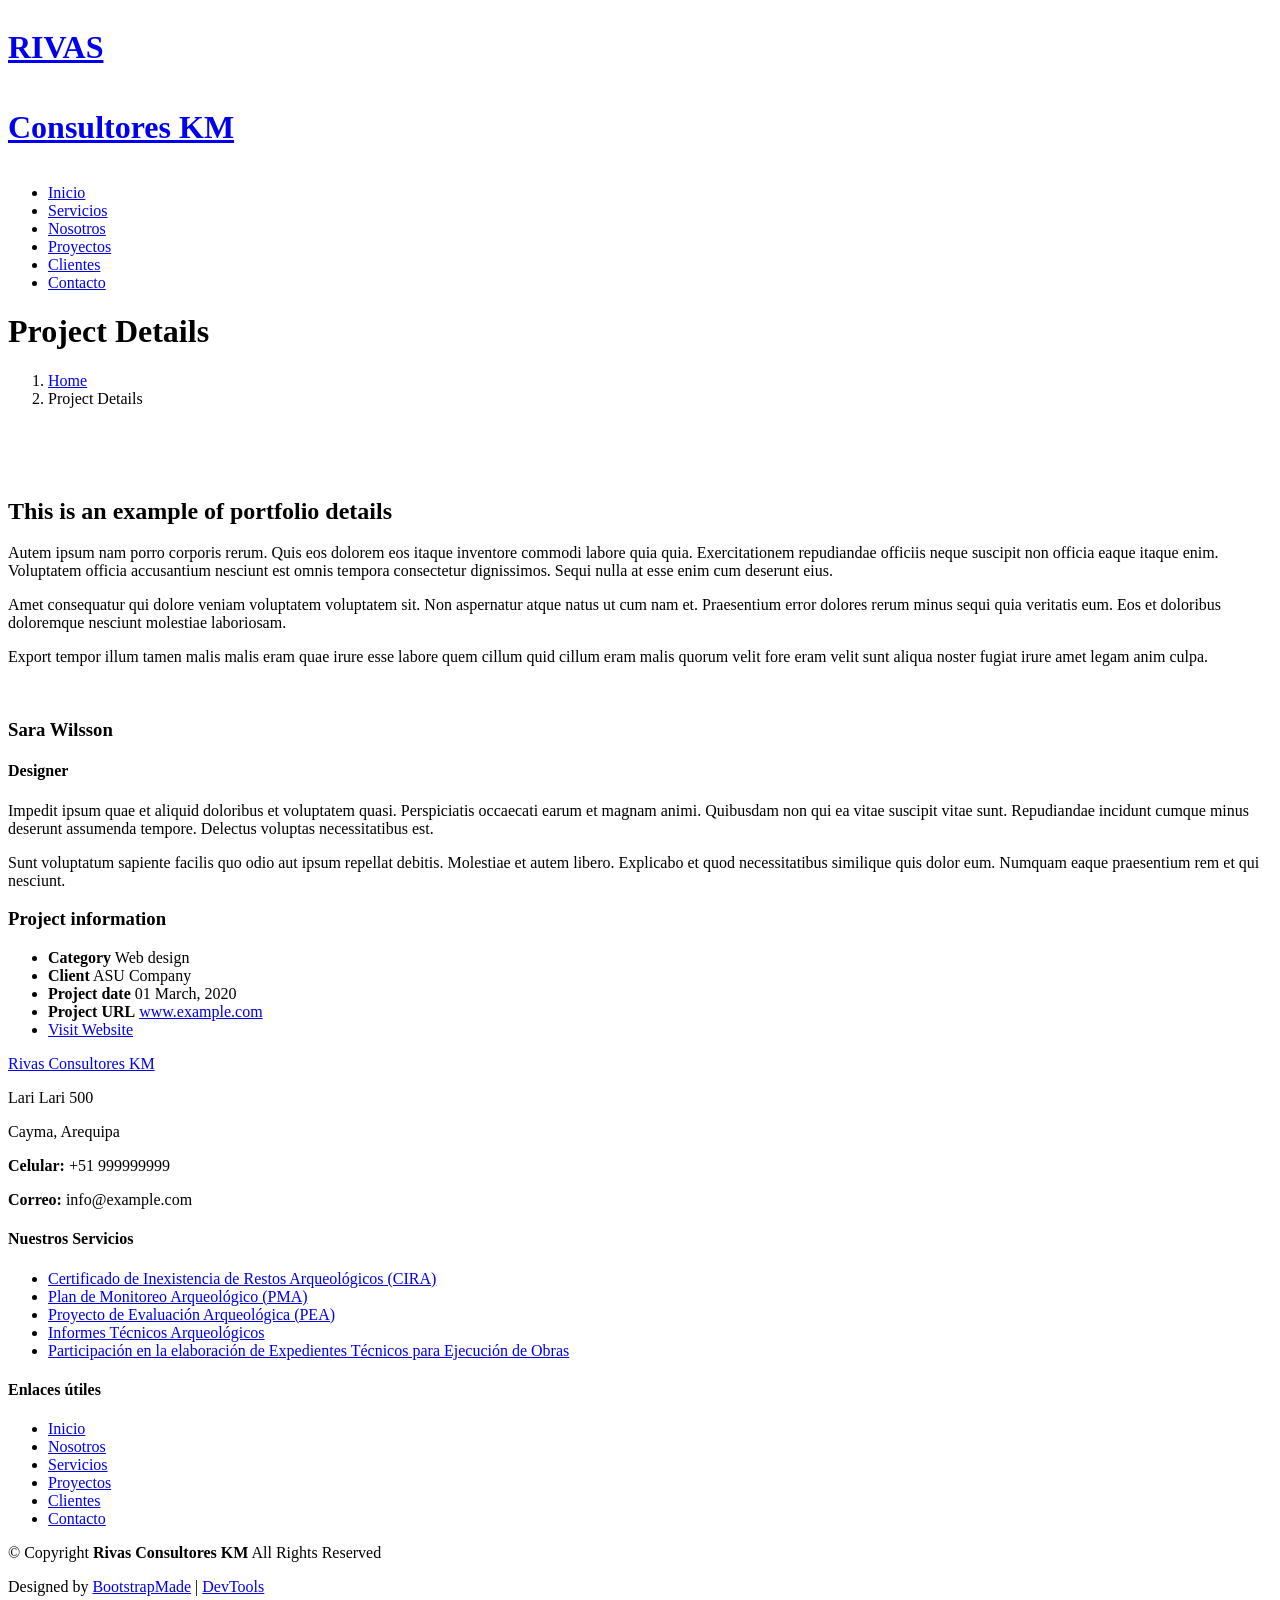
==== project-details.html @ 504b0f51 "Add files via upload" ====
<!DOCTYPE html>
<html lang="en">

<head>
  <meta charset="utf-8">
  <meta content="width=device-width, initial-scale=1.0" name="viewport">
  <title>Project Details - UpConstruction Bootstrap Template</title>
  <meta name="description" content="">
  <meta name="keywords" content="">

  <!-- Favicons -->
  <link href="assets/img/favicon.png" rel="icon">
  <link href="assets/img/apple-touch-icon.png" rel="apple-touch-icon">

  <!-- Fonts -->
  <link href="https://fonts.googleapis.com" rel="preconnect">
  <link href="https://fonts.gstatic.com" rel="preconnect" crossorigin>
  <link href="https://fonts.googleapis.com/css2?family=Roboto:ital,wght@0,100;0,300;0,400;0,500;0,700;0,900;1,100;1,300;1,400;1,500;1,700;1,900&family=Open+Sans:ital,wght@0,300;0,400;0,500;0,600;0,700;0,800;1,300;1,400;1,500;1,600;1,700;1,800&family=Poppins:ital,wght@0,100;0,200;0,300;0,400;0,500;0,600;0,700;0,800;0,900;1,100;1,200;1,300;1,400;1,500;1,600;1,700;1,800;1,900&display=swap" rel="stylesheet">

  <!-- Vendor CSS Files -->
  <link href="assets/vendor/bootstrap/css/bootstrap.min.css" rel="stylesheet">
  <link href="assets/vendor/bootstrap-icons/bootstrap-icons.css" rel="stylesheet">
  <link href="assets/vendor/aos/aos.css" rel="stylesheet">
  <link href="assets/vendor/fontawesome-free/css/all.min.css" rel="stylesheet">
  <link href="assets/vendor/glightbox/css/glightbox.min.css" rel="stylesheet">
  <link href="assets/vendor/swiper/swiper-bundle.min.css" rel="stylesheet">

  <!-- Main CSS File -->
  <link href="assets/css/main.css" rel="stylesheet">

  <!-- =======================================================
  * Template Name: UpConstruction
  * Template URL: https://bootstrapmade.com/upconstruction-bootstrap-construction-website-template/
  * Updated: Aug 07 2024 with Bootstrap v5.3.3
  * Author: BootstrapMade.com
  * License: https://bootstrapmade.com/license/
  ======================================================== -->
</head>

<body class="project-details-page">

  <header id="header" class="header d-flex align-items-center fixed-top">
    <div class="container-fluid container-xl position-relative d-flex align-items-center justify-content-between">

      <a href="index.html" class="logo">
        <div style="display: grid; grid-template-columns: auto 1fr; grid-template-rows: auto auto; gap: 0;">
          <img src="assets/img/logo.png" alt="" style="grid-column: 1; grid-row: 1;">
          <h1 class="sitename" style="border-bottom: 2px solid var(--accent-color);">RIVAS</h1>
          <div style="grid-column: 1; grid-row: 2; height: 10px;"></div>
          <h1 style="grid-column: 2; grid-row: 2;">Consultores KM</h1>
        </div>
      </a>

      <nav id="navmenu" class="navmenu">
        <ul>
          <li><a href="index.html#hero">Inicio</a></li>
          <li><a href="index.html#services">Servicios</a></li>
          <li><a href="index.html#alt-services">Nosotros</a></li>
          <li><a href="index.html#projects">Proyectos</a></li>
          <li><a href="index.html#testimonials">Clientes</a></li>
          <li><a href="index.html#contact">Contacto</a></li>
        </ul>
        <i class="mobile-nav-toggle d-xl-none bi bi-list"></i>
      </nav>

    </div>
  </header>

  <main class="main">

    <!-- Page Title -->
    <div class="page-title dark-background" style="background-image: url(assets/img/page-title-bg.jpg);">
      <div class="container position-relative">
        <h1>Project Details</h1>
        <nav class="breadcrumbs">
          <ol>
            <li><a href="index.html">Home</a></li>
            <li class="current">Project Details</li>
          </ol>
        </nav>
      </div>
    </div><!-- End Page Title -->

    <!-- Project Details Section -->
    <section id="project-details" class="project-details section">

      <div class="container" data-aos="fade-up">

        <div class="portfolio-details-slider swiper init-swiper">
          <script type="application/json" class="swiper-config">
            {
              "loop": true,
              "speed": 600,
              "autoplay": {
                "delay": 5000
              },
              "slidesPerView": "auto",
              "navigation": {
                "nextEl": ".swiper-button-next",
                "prevEl": ".swiper-button-prev"
              },
              "pagination": {
                "el": ".swiper-pagination",
                "type": "bullets",
                "clickable": true
              }
            }
          </script>
          <div class="swiper-wrapper align-items-center">

            <div class="swiper-slide">
              <img src="assets/img/projects/remodeling-1.jpg" alt="">
            </div>

            <div class="swiper-slide">
              <img src="assets/img/projects/remodeling-2.jpg" alt="">
            </div>

            <div class="swiper-slide">
              <img src="assets/img/projects/remodeling-3.jpg" alt="">
            </div>

          </div>
          <div class="swiper-button-prev"></div>
          <div class="swiper-button-next"></div>
          <div class="swiper-pagination"></div>
        </div>

        <div class="row justify-content-between gy-4 mt-4">

          <div class="col-lg-8" data-aos="fade-up">
            <div class="portfolio-description">
              <h2>This is an example of portfolio details</h2>
              <p>
                Autem ipsum nam porro corporis rerum. Quis eos dolorem eos itaque inventore commodi labore quia quia. Exercitationem repudiandae officiis neque suscipit non officia eaque itaque enim. Voluptatem officia accusantium nesciunt est omnis tempora consectetur dignissimos. Sequi nulla at esse enim cum deserunt eius.
              </p>
              <p>
                Amet consequatur qui dolore veniam voluptatem voluptatem sit. Non aspernatur atque natus ut cum nam et. Praesentium error dolores rerum minus sequi quia veritatis eum. Eos et doloribus doloremque nesciunt molestiae laboriosam.
              </p>

              <div class="testimonial-item">
                <p>
                  <i class="bi bi-quote quote-icon-left"></i>
                  <span>Export tempor illum tamen malis malis eram quae irure esse labore quem cillum quid cillum eram malis quorum velit fore eram velit sunt aliqua noster fugiat irure amet legam anim culpa.</span>
                  <i class="bi bi-quote quote-icon-right"></i>
                </p>
                <div>
                  <img src="assets/img/testimonials/testimonials-2.jpg" class="testimonial-img" alt="">
                  <h3>Sara Wilsson</h3>
                  <h4>Designer</h4>
                </div>
              </div>

              <p>
                Impedit ipsum quae et aliquid doloribus et voluptatem quasi. Perspiciatis occaecati earum et magnam animi. Quibusdam non qui ea vitae suscipit vitae sunt. Repudiandae incidunt cumque minus deserunt assumenda tempore. Delectus voluptas necessitatibus est.
              </p>

              <p>
                Sunt voluptatum sapiente facilis quo odio aut ipsum repellat debitis. Molestiae et autem libero. Explicabo et quod necessitatibus similique quis dolor eum. Numquam eaque praesentium rem et qui nesciunt.
              </p>

            </div>
          </div>

          <div class="col-lg-3" data-aos="fade-up" data-aos-delay="100">
            <div class="portfolio-info">
              <h3>Project information</h3>
              <ul>
                <li><strong>Category</strong> Web design</li>
                <li><strong>Client</strong> ASU Company</li>
                <li><strong>Project date</strong> 01 March, 2020</li>
                <li><strong>Project URL</strong> <a href="#">www.example.com</a></li>
                <li><a href="#" class="btn-visit align-self-start">Visit Website</a></li>
              </ul>
            </div>
          </div>

        </div>

      </div>

    </section><!-- /Project Details Section -->

  </main>

  <footer id="footer" class="footer dark-background">

    <div class="container footer-top">
      <div class="row gy-4">
        <div class="col-lg-4 col-md-6 footer-about">
          <a href="index.html" class="logo d-flex align-items-center">
            <span class="sitename">Rivas Consultores KM</span>
          </a>
          <div class="footer-contact pt-3">
            <p>Lari Lari 500</p>
            <p>Cayma, Arequipa</p>
            <p class="mt-3"><strong>Celular:</strong> <span>+51 999999999</span></p>
            <p><strong>Correo:</strong> <span>info@example.com</span></p>
          </div>
          <div class="social-links d-flex mt-4">
            <a href=""><i class="bi bi-twitter-x"></i></a>
            <a href=""><i class="bi bi-facebook"></i></a>
            <a href=""><i class="bi bi-instagram"></i></a>
            <a href=""><i class="bi bi-linkedin"></i></a>
          </div>
        </div>

        <div class="col-lg-4 col-md-6 footer-links">
          <h4>Nuestros Servicios</h4>
          <ul>
            <li><a href="#">Certificado de Inexistencia de Restos Arqueológicos (CIRA)</a></li>
            <li><a href="#">Plan de Monitoreo Arqueológico (PMA)</a></li>
            <li><a href="#">Proyecto de Evaluación Arqueológica (PEA)</a></li>
            <li><a href="#">Informes Técnicos Arqueológicos</a></li>
            <li><a href="#">Participación en la elaboración de Expedientes Técnicos para Ejecución de Obras</a></li>
          </ul>
        </div>

        <div class="col-lg-4 col-md-6 footer-links">
          <h4>Enlaces útiles</h4>
          <ul>
            <li><a href="index.html#hero">Inicio</a></li>
            <li><a href="index.html#alt-services">Nosotros</a></li>
            <li><a href="index.html#services">Servicios</a></li>
            <li><a href="index.html#projects">Proyectos</a></li>
            <li><a href="index.html#testimonials">Clientes</a></li>
            <li><a href="index.html#contact">Contacto</a></li>
          </ul>
        </div>

      </div>
    </div>

    <div class="container copyright text-center mt-4">
      <p>© <span>Copyright</span> <strong class="px-1 sitename">Rivas Consultores KM</strong> <span>All Rights Reserved</span></p>
      <div class="credits">
        <!-- All the links in the footer should remain intact. -->
        <!-- You can delete the links only if you've purchased the pro version. -->
        <!-- Licensing information: https://bootstrapmade.com/license/ -->
        <!-- Purchase the pro version with working PHP/AJAX contact form: [buy-url] -->
        Designed by <a href="https://bootstrapmade.com/">BootstrapMade</a> | <a href="https://bootstrapmade.com/tools/">DevTools</a>
      </div>
    </div>

  </footer>

  <!-- Scroll Top -->
  <a href="#" id="scroll-top" class="scroll-top d-flex align-items-center justify-content-center"><i class="bi bi-arrow-up-short"></i></a>

  <!-- Preloader -->
  <div id="preloader"></div>

  <!-- Vendor JS Files -->
  <script src="assets/vendor/bootstrap/js/bootstrap.bundle.min.js"></script>
  <script src="assets/vendor/php-email-form/validate.js"></script>
  <script src="assets/vendor/aos/aos.js"></script>
  <script src="assets/vendor/glightbox/js/glightbox.min.js"></script>
  <script src="assets/vendor/imagesloaded/imagesloaded.pkgd.min.js"></script>
  <script src="assets/vendor/isotope-layout/isotope.pkgd.min.js"></script>
  <script src="assets/vendor/swiper/swiper-bundle.min.js"></script>
  <script src="assets/vendor/purecounter/purecounter_vanilla.js"></script>

  <!-- Main JS File -->
  <script src="assets/js/main.js"></script>

</body>

</html>
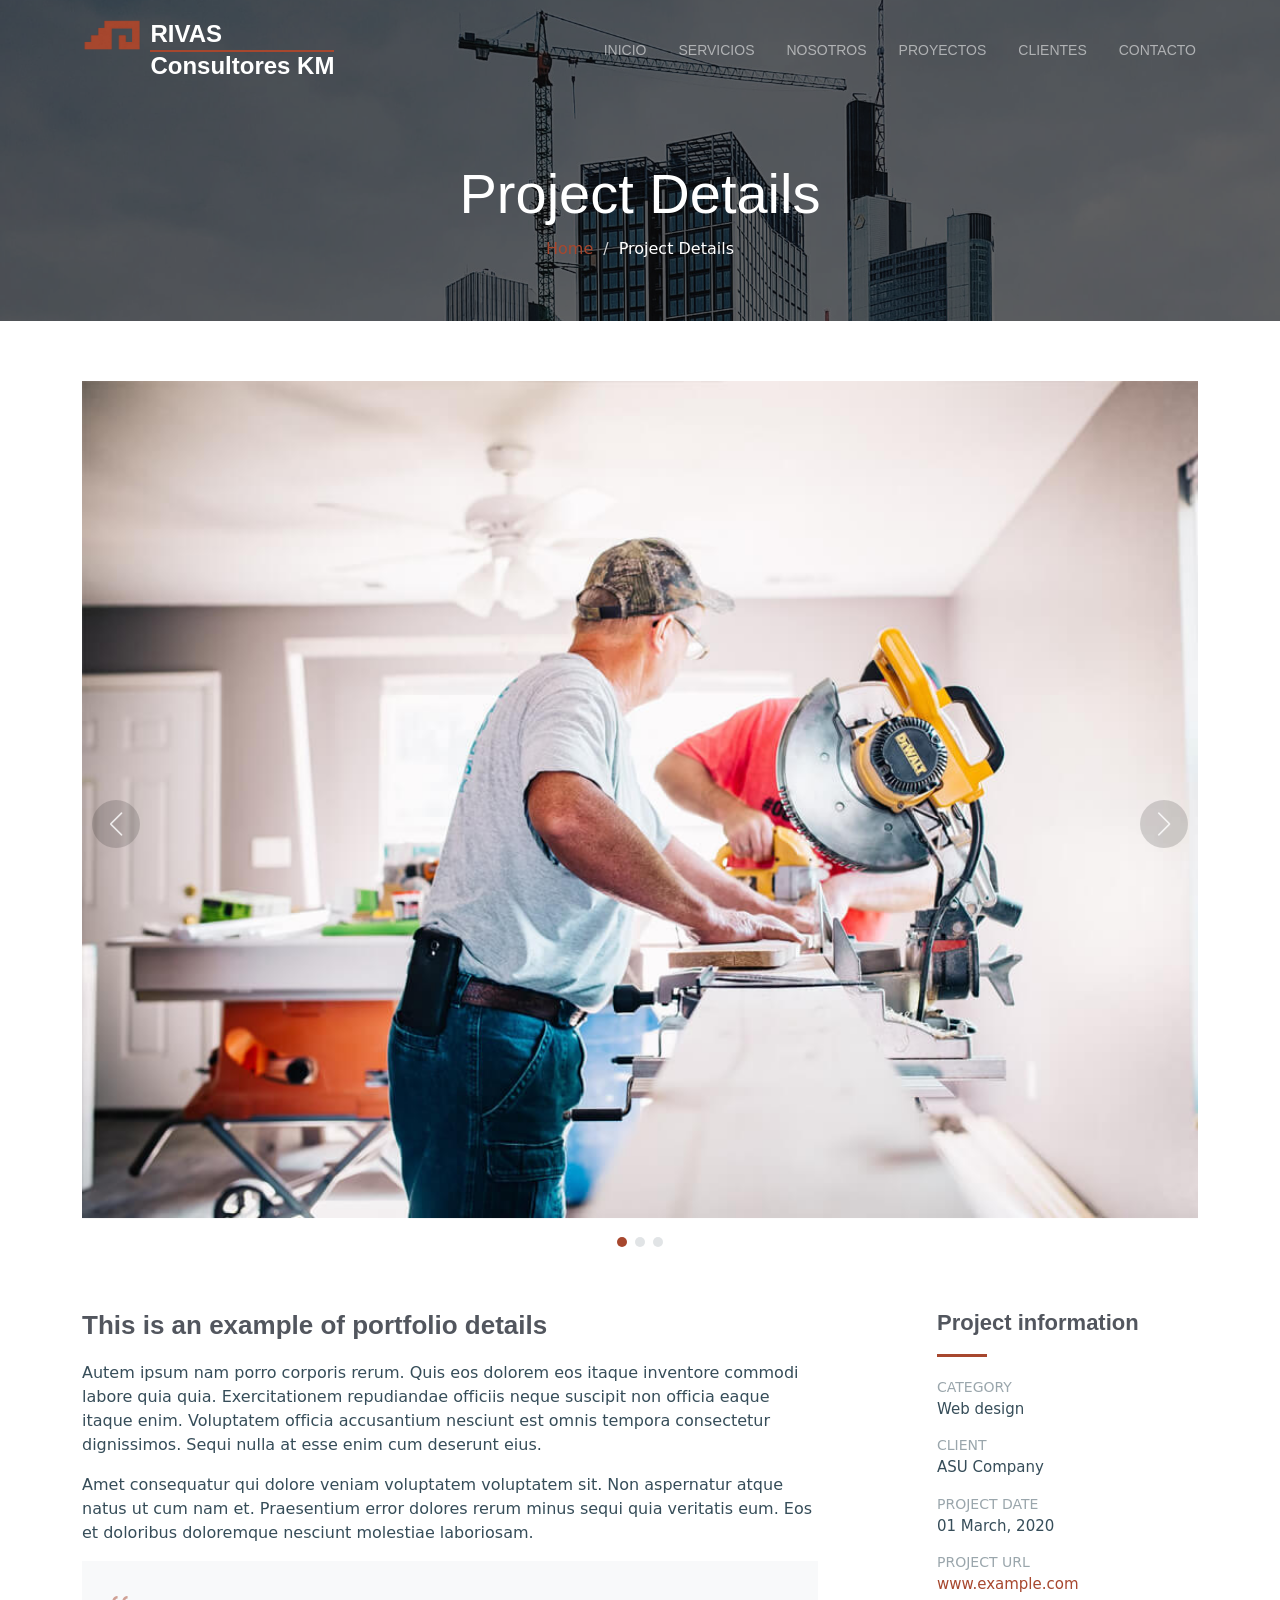
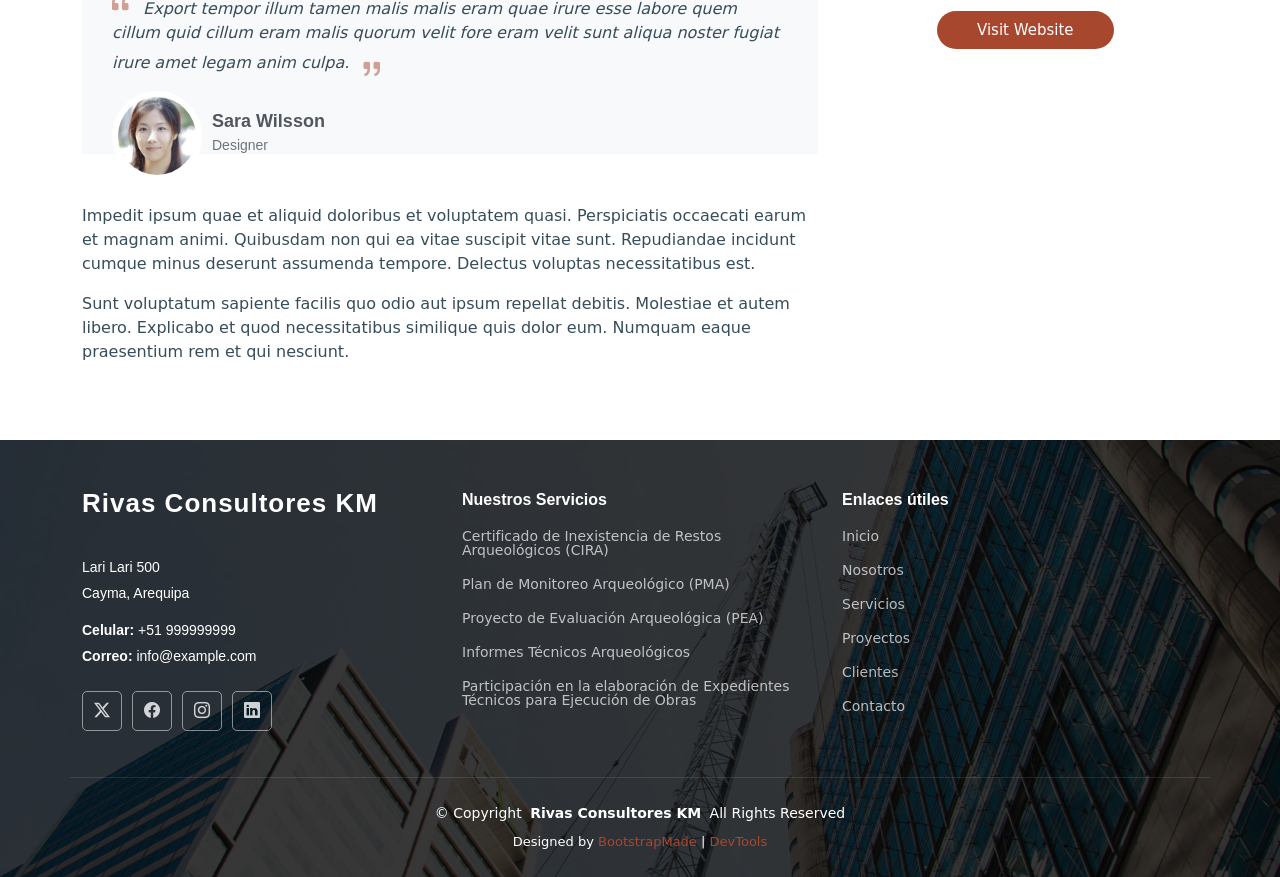
==== commit 01805835: "Update project-details.html" ====
--- a/project-details.html
+++ b/project-details.html
@@ -1,5 +1,5 @@
 <!DOCTYPE html>
-<html lang="en">
+<html lang="es">
 
 <head>
   <meta charset="utf-8">
@@ -265,4 +265,4 @@
 
 </body>
 
-</html>+</html>
--- a/assets/css/main.css
+++ b/assets/css/main.css
@@ -0,0 +1,2875 @@
+/**
+* Template Name: UpConstruction
+* Template URL: https://bootstrapmade.com/upconstruction-bootstrap-construction-website-template/
+* Updated: Aug 07 2024 with Bootstrap v5.3.3
+* Author: BootstrapMade.com
+* License: https://bootstrapmade.com/license/
+*/
+
+/*--------------------------------------------------------------
+# Font & Color Variables
+# Help: https://bootstrapmade.com/color-system/
+--------------------------------------------------------------*/
+/* Fonts */
+:root {
+  --default-font: "Open Sans",  system-ui, -apple-system, "Segoe UI", Roboto, "Helvetica Neue", Arial, "Noto Sans", "Liberation Sans", sans-serif, "Apple Color Emoji", "Segoe UI Emoji", "Segoe UI Symbol", "Noto Color Emoji";
+  --heading-font: "Roboto",  sans-serif;
+  --nav-font: "Poppins",  sans-serif;
+}
+
+/* Global Colors - The following color variables are used throughout the website. Updating them here will change the color scheme of the entire website */
+:root { 
+  --background-color: #ffffff; /* Background color for the entire website, including individual sections */
+  --default-color: #364d59; /* Default color used for the majority of the text content across the entire website */
+  --heading-color: #52565e; /* Color for headings, subheadings and title throughout the website */
+  --accent-color: #A7472E; /* Accent color that represents your brand on the website. It's used for buttons, links, and other elements that need to stand out */
+  --surface-color: #ffffff; /* The surface color is used as a background of boxed elements within sections, such as cards, icon boxes, or other elements that require a visual separation from the global background. */
+  --contrast-color: #ffffff; /* Contrast color for text, ensuring readability against backgrounds of accent, heading, or default colors. */
+}
+
+/* Nav Menu Colors - The following color variables are used specifically for the navigation menu. They are separate from the global colors to allow for more customization options */
+:root {
+  --nav-color: rgba(255, 255, 255, 0.55);  /* The default color of the main navmenu links */
+  --nav-hover-color: #ffffff; /* Applied to main navmenu links when they are hovered over or active */
+  --nav-mobile-background-color: #ffffff; /* Used as the background color for mobile navigation menu */
+  --nav-dropdown-background-color: #ffffff; /* Used as the background color for dropdown items that appear when hovering over primary navigation items */
+  --nav-dropdown-color: #212529; /* Used for navigation links of the dropdown items in the navigation menu. */
+  --nav-dropdown-hover-color: #A7472E; /* Similar to --nav-hover-color, this color is applied to dropdown navigation links when they are hovered over. */
+}
+
+/* Color Presets - These classes override global colors when applied to any section or element, providing reuse of the sam color scheme. */
+
+.light-background {
+  --background-color: #f4f7f6;
+  --surface-color: #ffffff;
+}
+
+.dark-background {
+  --background-color: #060606;
+  --default-color: #ffffff;
+  --heading-color: #ffffff;
+  --surface-color: #252525;
+  --contrast-color: #ffffff;
+}
+
+/* Smooth scroll */
+:root {
+  scroll-behavior: smooth;
+}
+
+/*--------------------------------------------------------------
+# General Styling & Shared Classes
+--------------------------------------------------------------*/
+body {
+  color: var(--default-color);
+  background-color: var(--background-color);
+  font-family: var(--default-font);
+}
+
+a {
+  color: var(--accent-color);
+  text-decoration: none;
+  transition: 0.3s;
+}
+
+a:hover {
+  color: color-mix(in srgb, var(--accent-color), transparent 25%);
+  text-decoration: none;
+}
+
+h1,
+h2,
+h3,
+h4,
+h5,
+h6 {
+  color: var(--heading-color);
+  font-family: var(--heading-font);
+}
+
+/* PHP Email Form Messages
+------------------------------*/
+.php-email-form .error-message {
+  display: none;
+  background: #df1529;
+  color: #ffffff;
+  text-align: left;
+  padding: 15px;
+  margin-bottom: 24px;
+  font-weight: 600;
+}
+
+.php-email-form .sent-message {
+  display: none;
+  color: #ffffff;
+  background: #059652;
+  text-align: center;
+  padding: 15px;
+  margin-bottom: 24px;
+  font-weight: 600;
+}
+
+.php-email-form .loading {
+  display: none;
+  background: var(--surface-color);
+  text-align: center;
+  padding: 15px;
+  margin-bottom: 24px;
+}
+
+.php-email-form .loading:before {
+  content: "";
+  display: inline-block;
+  border-radius: 50%;
+  width: 24px;
+  height: 24px;
+  margin: 0 10px -6px 0;
+  border: 3px solid var(--accent-color);
+  border-top-color: var(--surface-color);
+  animation: php-email-form-loading 1s linear infinite;
+}
+
+@keyframes php-email-form-loading {
+  0% {
+    transform: rotate(0deg);
+  }
+
+  100% {
+    transform: rotate(360deg);
+  }
+}
+
+/*--------------------------------------------------------------
+# Global Header
+--------------------------------------------------------------*/
+.header {
+  --background-color: rgba(255, 255, 255, 0);
+  --default-color: #ffffff;
+  --heading-color: #ffffff;
+  color: var(--default-color);
+  background-color: var(--background-color);
+  padding: 20px 0;
+  transition: all 0.5s;
+  z-index: 997;
+}
+
+.header .logo img {
+  max-height: 32px;
+  margin-right: 8px;
+}
+
+.header .logo h1 {
+  font-size: 24px;
+  margin: 0;
+  font-weight: 700;
+  color: var(--heading-color);
+}
+
+.header .logo span {
+  font-size: 24px;
+  padding-left: 1px;
+  font-family: var(--heading-font);
+  color: var(--color-primary);
+}
+
+.scrolled .header {
+  box-shadow: 0px 0 18px rgba(0, 0, 0, 0.1);
+}
+
+/* Global Header on Scroll
+------------------------------*/
+.scrolled .header {
+  --background-color: rgba(255, 255, 255, 0.95);
+  --heading-color: #3c3c3c;
+  --nav-color: #3c3c3c;
+  --nav-hover-color: #3c3c3c;
+}
+
+/*--------------------------------------------------------------
+# Navigation Menu
+--------------------------------------------------------------*/
+/* Desktop Navigation */
+@media (min-width: 1200px) {
+  .navmenu {
+    padding: 0;
+  }
+
+  .navmenu ul {
+    margin: 0;
+    padding: 0;
+    display: flex;
+    list-style: none;
+    align-items: center;
+  }
+
+  .navmenu li {
+    position: relative;
+  }
+
+  .navmenu>ul>li {
+    white-space: nowrap;
+    padding: 15px 14px;
+  }
+
+  .navmenu>ul>li:last-child {
+    padding-right: 0;
+  }
+
+  .navmenu a,
+  .navmenu a:focus {
+    color: var(--nav-color);
+    font-size: 14px;
+    padding: 0 2px;
+    font-family: var(--nav-font);
+    font-weight: 500;
+    display: flex;
+    align-items: center;
+    justify-content: space-between;
+    white-space: nowrap;
+    transition: 0.3s;
+    position: relative;
+    text-transform: uppercase;
+  }
+
+  .navmenu a i,
+  .navmenu a:focus i {
+    font-size: 12px;
+    line-height: 0;
+    margin-left: 5px;
+    transition: 0.3s;
+  }
+
+  .navmenu>ul>li>a:before {
+    content: "";
+    position: absolute;
+    height: 2px;
+    bottom: -6px;
+    left: 0;
+    background-color: var(--accent-color);
+    visibility: hidden;
+    width: 0px;
+    transition: all 0.3s ease-in-out 0s;
+  }
+
+  .navmenu a:hover:before,
+  .navmenu li:hover>a:before,
+  .navmenu .active:before {
+    visibility: visible;
+    width: 100%;
+  }
+
+  .navmenu li:hover>a,
+  .navmenu .active,
+  .navmenu .active:focus {
+    color: var(--nav-hover-color);
+  }
+
+  .navmenu .dropdown ul {
+    margin: 0;
+    padding: 10px 0;
+    background: var(--nav-dropdown-background-color);
+    display: block;
+    position: absolute;
+    visibility: hidden;
+    left: 14px;
+    top: 130%;
+    opacity: 0;
+    transition: 0.3s;
+    border-radius: 4px;
+    z-index: 99;
+    box-shadow: 0px 0px 30px rgba(0, 0, 0, 0.1);
+  }
+
+  .navmenu .dropdown ul li {
+    min-width: 200px;
+  }
+
+  .navmenu .dropdown ul a {
+    padding: 10px 20px;
+    font-size: 15px;
+    text-transform: none;
+    font-weight: 400;
+    color: var(--nav-dropdown-color);
+  }
+
+  .navmenu .dropdown ul a i {
+    font-size: 12px;
+  }
+
+  .navmenu .dropdown ul a:hover,
+  .navmenu .dropdown ul .active:hover,
+  .navmenu .dropdown ul li:hover>a {
+    color: var(--nav-dropdown-hover-color);
+  }
+
+  .navmenu .dropdown:hover>ul {
+    opacity: 1;
+    top: 100%;
+    visibility: visible;
+  }
+
+  .navmenu .dropdown .dropdown ul {
+    top: 0;
+    left: -90%;
+    visibility: hidden;
+  }
+
+  .navmenu .dropdown .dropdown:hover>ul {
+    opacity: 1;
+    top: 0;
+    left: -100%;
+    visibility: visible;
+  }
+}
+
+/* Mobile Navigation */
+@media (max-width: 1199px) {
+  .mobile-nav-toggle {
+    color: var(--nav-color);
+    font-size: 28px;
+    line-height: 0;
+    margin-right: 10px;
+    cursor: pointer;
+    transition: color 0.3s;
+  }
+
+  .navmenu {
+    padding: 0;
+    z-index: 9997;
+  }
+
+  .navmenu ul {
+    display: none;
+    list-style: none;
+    position: absolute;
+    inset: 60px 20px 20px 20px;
+    padding: 10px 0;
+    margin: 0;
+    border-radius: 6px;
+    background-color: var(--nav-mobile-background-color);
+    border: 1px solid color-mix(in srgb, var(--default-color), transparent 90%);
+    box-shadow: none;
+    overflow-y: auto;
+    transition: 0.3s;
+    z-index: 9998;
+  }
+
+  .navmenu a,
+  .navmenu a:focus {
+    color: var(--nav-dropdown-color);
+    padding: 10px 20px;
+    font-family: var(--nav-font);
+    font-size: 17px;
+    font-weight: 500;
+    display: flex;
+    align-items: center;
+    justify-content: space-between;
+    white-space: nowrap;
+    transition: 0.3s;
+  }
+
+  .navmenu a i,
+  .navmenu a:focus i {
+    font-size: 12px;
+    line-height: 0;
+    margin-left: 5px;
+    width: 30px;
+    height: 30px;
+    display: flex;
+    align-items: center;
+    justify-content: center;
+    border-radius: 50%;
+    transition: 0.3s;
+    background-color: color-mix(in srgb, var(--accent-color), transparent 90%);
+  }
+
+  .navmenu a i:hover,
+  .navmenu a:focus i:hover {
+    background-color: var(--accent-color);
+    color: var(--contrast-color);
+  }
+
+  .navmenu a:hover,
+  .navmenu .active,
+  .navmenu .active:focus {
+    color: var(--nav-dropdown-hover-color);
+  }
+
+  .navmenu .active i,
+  .navmenu .active:focus i {
+    background-color: var(--accent-color);
+    color: var(--contrast-color);
+    transform: rotate(180deg);
+  }
+
+  .navmenu .dropdown ul {
+    position: static;
+    display: none;
+    z-index: 99;
+    padding: 10px 0;
+    margin: 10px 20px;
+    background-color: var(--nav-dropdown-background-color);
+    transition: all 0.5s ease-in-out;
+  }
+
+  .navmenu .dropdown ul ul {
+    background-color: rgba(33, 37, 41, 0.1);
+  }
+
+  .navmenu .dropdown>.dropdown-active {
+    display: block;
+    background-color: rgba(33, 37, 41, 0.03);
+  }
+
+  .mobile-nav-active {
+    overflow: hidden;
+  }
+
+  .mobile-nav-active .mobile-nav-toggle {
+    color: #fff;
+    position: absolute;
+    font-size: 32px;
+    top: 15px;
+    right: 15px;
+    margin-right: 0;
+    z-index: 9999;
+  }
+
+  .mobile-nav-active .navmenu {
+    position: fixed;
+    overflow: hidden;
+    inset: 0;
+    background: rgba(33, 37, 41, 0.8);
+    transition: 0.3s;
+  }
+
+  .mobile-nav-active .navmenu>ul {
+    display: block;
+  }
+}
+
+/*--------------------------------------------------------------
+# Global Footer
+--------------------------------------------------------------*/
+.footer {
+  color: var(--default-color);
+  background-color: var(--background-color);
+  background: url("../img/footer-bg.jpg") top center no-repeat;
+  background-size: cover;
+  font-size: 14px;
+  position: relative;
+}
+
+.footer .container {
+  position: relative;
+}
+
+.footer:before {
+  content: "";
+  background: color-mix(in srgb, var(--background-color), transparent 20%);
+  position: absolute;
+  inset: 0;
+}
+
+.footer .footer-top {
+  padding-top: 50px;
+}
+
+.footer .footer-about .logo {
+  line-height: 1;
+  margin-bottom: 25px;
+}
+
+.footer .footer-about .logo img {
+  max-height: 40px;
+  margin-right: 6px;
+}
+
+.footer .footer-about .logo span {
+  color: var(--heading-color);
+  font-family: var(--heading-font);
+  font-size: 26px;
+  font-weight: 700;
+  letter-spacing: 1px;
+}
+
+.footer .footer-about p {
+  font-size: 14px;
+  font-family: var(--heading-font);
+}
+
+.footer .social-links a {
+  display: flex;
+  align-items: center;
+  justify-content: center;
+  width: 40px;
+  height: 40px;
+  border-radius: 5px;
+  border: 1px solid color-mix(in srgb, var(--default-color), transparent 50%);
+  font-size: 16px;
+  color: color-mix(in srgb, var(--default-color), transparent 20%);
+  margin-right: 10px;
+  transition: 0.3s;
+}
+
+.footer .social-links a:hover {
+  color: var(--accent-color);
+  border-color: var(--accent-color);
+}
+
+.footer h4 {
+  font-size: 16px;
+  font-weight: bold;
+  position: relative;
+  padding-bottom: 12px;
+}
+
+.footer .footer-links {
+  margin-bottom: 30px;
+}
+
+.footer .footer-links ul {
+  list-style: none;
+  padding: 0;
+  margin: 0;
+}
+
+.footer .footer-links ul i {
+  padding-right: 2px;
+  font-size: 12px;
+  line-height: 0;
+}
+
+.footer .footer-links ul li {
+  padding: 10px 0;
+  display: flex;
+  align-items: center;
+}
+
+.footer .footer-links ul li:first-child {
+  padding-top: 0;
+}
+
+.footer .footer-links ul a {
+  color: color-mix(in srgb, var(--default-color), transparent 30%);
+  display: inline-block;
+  line-height: 1;
+}
+
+.footer .footer-links ul a:hover {
+  color: var(--accent-color);
+}
+
+.footer .footer-contact p {
+  margin-bottom: 5px;
+}
+
+.footer .copyright {
+  padding-top: 25px;
+  padding-bottom: 25px;
+  border-top: 1px solid color-mix(in srgb, var(--default-color), transparent 90%);
+}
+
+.footer .copyright p {
+  margin-bottom: 0;
+}
+
+.footer .credits {
+  margin-top: 8px;
+  font-size: 13px;
+}
+
+/*--------------------------------------------------------------
+# Preloader
+--------------------------------------------------------------*/
+#preloader {
+  position: fixed;
+  inset: 0;
+  z-index: 999999;
+  overflow: hidden;
+  background: var(--background-color);
+  transition: all 0.6s ease-out;
+}
+
+#preloader:before {
+  content: "";
+  position: fixed;
+  top: calc(50% - 30px);
+  left: calc(50% - 30px);
+  border: 6px solid #ffffff;
+  border-color: var(--accent-color) transparent var(--accent-color) transparent;
+  border-radius: 50%;
+  width: 60px;
+  height: 60px;
+  animation: animate-preloader 1.5s linear infinite;
+}
+
+@keyframes animate-preloader {
+  0% {
+    transform: rotate(0deg);
+  }
+
+  100% {
+    transform: rotate(360deg);
+  }
+}
+
+/*--------------------------------------------------------------
+# Scroll Top Button
+--------------------------------------------------------------*/
+.scroll-top {
+  position: fixed;
+  visibility: hidden;
+  opacity: 0;
+  right: 15px;
+  bottom: 15px;
+  z-index: 99999;
+  background-color: var(--accent-color);
+  width: 40px;
+  height: 40px;
+  border-radius: 4px;
+  transition: all 0.4s;
+}
+
+.scroll-top i {
+  font-size: 24px;
+  color: var(--default-color);
+  line-height: 0;
+}
+
+.scroll-top:hover {
+  background-color: color-mix(in srgb, var(--accent-color), transparent 20%);
+  color: var(--contrast-color);
+}
+
+.scroll-top.active {
+  visibility: visible;
+  opacity: 1;
+}
+
+/*--------------------------------------------------------------
+# Disable aos animation delay on mobile devices
+--------------------------------------------------------------*/
+@media screen and (max-width: 768px) {
+  [data-aos-delay] {
+    transition-delay: 0 !important;
+  }
+}
+
+/*--------------------------------------------------------------
+# Global Page Titles & Breadcrumbs
+--------------------------------------------------------------*/
+.page-title {
+  color: var(--default-color);
+  background-color: var(--background-color);
+  background-size: cover;
+  background-position: center;
+  background-repeat: no-repeat;
+  padding: 160px 0 60px 0;
+  text-align: center;
+  position: relative;
+}
+
+.page-title:before {
+  content: "";
+  background-color: color-mix(in srgb, var(--background-color), transparent 40%);
+  position: absolute;
+  inset: 0;
+}
+
+.page-title h1 {
+  font-size: 56px;
+  font-weight: 500;
+  margin-bottom: 10px;
+}
+
+.page-title .breadcrumbs ol {
+  display: flex;
+  flex-wrap: wrap;
+  list-style: none;
+  justify-content: center;
+  padding: 0;
+  margin: 0;
+  font-size: 16px;
+  font-weight: 500;
+}
+
+.page-title .breadcrumbs ol li+li {
+  padding-left: 10px;
+}
+
+.page-title .breadcrumbs ol li+li::before {
+  content: "/";
+  display: inline-block;
+  padding-right: 10px;
+  color: color-mix(in srgb, var(--default-color), transparent 20%);
+}
+
+/*--------------------------------------------------------------
+# Global Sections
+--------------------------------------------------------------*/
+section,
+.section {
+  color: var(--default-color);
+  background-color: var(--background-color);
+  padding: 60px 0;
+  scroll-margin-top: 92px;
+  overflow: clip;
+}
+
+@media (max-width: 1199px) {
+
+  section,
+  .section {
+    scroll-margin-top: 76px;
+  }
+}
+
+/*--------------------------------------------------------------
+# Global Section Titles
+--------------------------------------------------------------*/
+.section-title {
+  text-align: center;
+  padding-bottom: 60px;
+  position: relative;
+}
+
+.section-title h2 {
+  font-size: 32px;
+  font-weight: 700;
+  position: relative;
+}
+
+.section-title h2:before,
+.section-title h2:after {
+  content: "";
+  width: 50px;
+  height: 2px;
+  background: var(--accent-color);
+  display: inline-block;
+}
+
+.section-title h2:before {
+  margin: 0 15px 10px 0;
+}
+
+.section-title h2:after {
+  margin: 0 0 10px 15px;
+}
+
+.section-title p {
+  margin-bottom: 0;
+}
+
+/*--------------------------------------------------------------
+# Hero Section
+--------------------------------------------------------------*/
+.hero {
+  width: 100%;
+  min-height: 100vh;
+  position: relative;
+  padding: 0;
+  display: flex;
+  align-items: center;
+  justify-content: center;
+  overflow: hidden;
+}
+
+.hero .info {
+  position: relative;
+  inset: 0;
+  z-index: 3;
+  padding: 140px 0 60px 0;
+}
+
+@media (max-width: 768px),
+(max-height: 480px) {
+  .hero .info {
+    padding: 100px 50px 60px 50px;
+  }
+}
+
+.hero .info h2 {
+  margin-bottom: 30px;
+  padding-bottom: 30px;
+  font-size: 56px;
+  font-weight: 700;
+  position: relative;
+}
+
+.hero .info h2:after {
+  content: "";
+  position: absolute;
+  display: block;
+  width: 80px;
+  height: 4px;
+  background: var(--accent-color);
+  left: 0;
+  right: 0;
+  bottom: 0;
+  margin: auto;
+}
+
+@media (max-width: 768px) {
+  .hero .info h2 {
+    font-size: 36px;
+  }
+}
+
+.hero .info p {
+  color: color-mix(in srgb, var(--default-color), transparent 20%);
+  font-size: 18px;
+}
+
+.hero .info .btn-get-started {
+  color: var(--contrast-color);
+  font-family: var(--heading-font);
+  font-weight: 500;
+  font-size: 16px;
+  letter-spacing: 1px;
+  display: inline-block;
+  padding: 12px 40px;
+  border-radius: 50px;
+  transition: 0.5s;
+  margin: 10px;
+  border: 2px solid var(--accent-color);
+}
+
+.hero .info .btn-get-started:hover {
+  background: var(--accent-color);
+}
+
+.hero .carousel {
+  inset: 0;
+  position: absolute;
+  overflow: hidden;
+}
+
+.hero .carousel-item {
+  position: absolute;
+  inset: 0;
+  background-size: cover;
+  background-position: center;
+  background-repeat: no-repeat;
+  overflow: hidden;
+  transition-duration: 0.4s;
+}
+
+.hero .carousel-item img {
+  position: absolute;
+  inset: 0;
+  display: block;
+  width: 100%;
+  height: 100%;
+  object-fit: cover;
+  z-index: 1;
+}
+
+.hero .carousel-item::before {
+  content: "";
+  background-color: color-mix(in srgb, var(--background-color), transparent 30%);
+  position: absolute;
+  inset: 0;
+  z-index: 2;
+}
+
+.hero .carousel-control-prev {
+  justify-content: start;
+}
+
+@media (min-width: 640px) {
+  .hero .carousel-control-prev {
+    padding-left: 15px;
+  }
+}
+
+.hero .carousel-control-next {
+  justify-content: end;
+}
+
+@media (min-width: 640px) {
+  .hero .carousel-control-next {
+    padding-right: 15px;
+  }
+}
+
+.hero .carousel-control-next-icon,
+.hero .carousel-control-prev-icon {
+  background: none;
+  font-size: 26px;
+  line-height: 0;
+  background: color-mix(in srgb, var(--default-color), transparent 80%);
+  color: color-mix(in srgb, var(--default-color), transparent 40%);
+  border-radius: 50px;
+  width: 54px;
+  height: 54px;
+  display: flex;
+  align-items: center;
+  justify-content: center;
+}
+
+.hero .carousel-control-prev,
+.hero .carousel-control-next {
+  z-index: 3;
+  transition: 0.3s;
+}
+
+.hero .carousel-control-prev:focus,
+.hero .carousel-control-next:focus {
+  opacity: 0.5;
+}
+
+.hero .carousel-control-prev:hover,
+.hero .carousel-control-next:hover {
+  opacity: 0.9;
+}
+
+/*--------------------------------------------------------------
+# Get Started Section
+--------------------------------------------------------------*/
+.get-started .content {
+  padding: 30px 0;
+}
+
+.get-started .content h3 {
+  font-size: 36px;
+  font-weight: 600;
+  margin-bottom: 25px;
+  padding-bottom: 25px;
+  position: relative;
+}
+
+.get-started .content h3:after {
+  content: "";
+  position: absolute;
+  display: block;
+  width: 60px;
+  height: 4px;
+  background: var(--accent-color);
+  left: 0;
+  bottom: 0;
+}
+
+.get-started .content p {
+  font-size: 14px;
+}
+
+.get-started .php-email-form {
+  background: color-mix(in srgb, var(--default-color), transparent 97%);
+  padding: 30px;
+  height: 100%;
+}
+
+@media (max-width: 575px) {
+  .get-started .php-email-form {
+    padding: 20px;
+  }
+}
+
+.get-started .php-email-form h3 {
+  font-size: 14px;
+  font-weight: 700;
+  text-transform: uppercase;
+  letter-spacing: 1px;
+}
+
+.get-started .php-email-form p {
+  font-size: 14px;
+  margin-bottom: 20px;
+}
+
+.get-started .php-email-form input[type=text],
+.get-started .php-email-form input[type=email],
+.get-started .php-email-form textarea {
+  font-size: 14px;
+  padding: 10px 15px;
+  box-shadow: none;
+  border-radius: 0;
+  color: var(--default-color);
+  background-color: color-mix(in srgb, var(--background-color), transparent 20%);
+  border-color: color-mix(in srgb, var(--default-color), transparent 80%);
+}
+
+.get-started .php-email-form input[type=text]:focus,
+.get-started .php-email-form input[type=email]:focus,
+.get-started .php-email-form textarea:focus {
+  border-color: var(--accent-color);
+}
+
+.get-started .php-email-form input[type=text]::placeholder,
+.get-started .php-email-form input[type=email]::placeholder,
+.get-started .php-email-form textarea::placeholder {
+  color: color-mix(in srgb, var(--default-color), transparent 70%);
+}
+
+.get-started .php-email-form button[type=submit] {
+  color: var(--contrast-color);
+  background: var(--accent-color);
+  border: 0;
+  padding: 10px 30px;
+  transition: 0.4s;
+  border-radius: 4px;
+}
+
+.get-started .php-email-form button[type=submit]:hover {
+  background: color-mix(in srgb, var(--accent-color), transparent 20%);
+}
+
+/*--------------------------------------------------------------
+# Constructions Section
+--------------------------------------------------------------*/
+.constructions .card-item {
+  background-color: var(--surface-color);
+  border: 1px solid color-mix(in srgb, var(--default-color), transparent 85%);
+  position: relative;
+  border-radius: 0;
+}
+
+.constructions .card-item .card-bg {
+  min-height: 300px;
+  position: relative;
+}
+
+.constructions .card-item .card-bg img {
+  position: absolute;
+  inset: 0;
+  display: block;
+  width: 100%;
+  height: 100%;
+  object-fit: cover;
+  object-position: center;
+  z-index: 1;
+}
+
+.constructions .card-item .card-body {
+  padding: 30px;
+}
+
+.constructions .card-item h4 {
+  font-weight: 700;
+  font-size: 20px;
+  margin-bottom: 15px;
+}
+
+.constructions .card-item p {
+  color: color-mix(in srgb, var(--default-color), transparent 40%);
+  margin: 0;
+}
+
+/*--------------------------------------------------------------
+# Services Section
+--------------------------------------------------------------*/
+.services .service-item {
+  background-color: var(--surface-color);
+  padding: 40px;
+  box-shadow: 0px 0 30px rgba(0, 0, 0, 0.1);
+  height: 100%;
+}
+
+.services .service-item.centered {
+  display: flex;
+  flex-direction: column;
+  align-items: center;
+  text-align: center;
+}
+
+.services .service-item .icon {
+  width: 48px;
+  height: 48px;
+  position: relative;
+  margin-bottom: 50px;
+}
+
+.services .service-item .icon i {
+  color: var(--heading-color);
+  font-size: 56px;
+  transition: ease-in-out 0.3s;
+  z-index: 2;
+  position: relative;
+}
+
+.services .service-item .icon:before {
+  position: absolute;
+  content: "";
+  height: 100%;
+  width: 100%;
+  background: color-mix(in srgb, var(--heading-color), transparent 95%);
+  border-radius: 50px;
+  z-index: 1;
+  top: 10px;
+  right: -20px;
+  transition: 0.3s;
+}
+
+.services .service-item h3 {
+  color: color-mix(in srgb, var(--heading-color), transparent 20%);
+  font-weight: 700;
+  margin: 0 0 20px 0;
+  padding-bottom: 8px;
+  font-size: 22px;
+  position: relative;
+  display: inline-block;
+  border-bottom: 4px solid color-mix(in srgb, var(--heading-color), transparent 90%);
+  transition: 0.3s;
+}
+
+.services .service-item p {
+  line-height: 24px;
+  font-size: 14px;
+  margin-bottom: 0;
+}
+
+.services .service-item .readmore {
+  margin-top: 15px;
+  display: inline-block;
+  color: color-mix(in srgb, var(--default-color), transparent 30%);
+}
+
+.services .service-item:hover .icon i {
+  color: var(--heading-color);
+}
+
+.services .service-item:hover .icon:before {
+  background: var(--accent-color);
+}
+
+.services .service-item:hover h3 {
+  border-color: var(--accent-color);
+  color: var(--heading-color);
+}
+
+.services .service-item:hover .readmore {
+  color: var(--accent-color);
+}
+
+/*--------------------------------------------------------------
+# Alt Services Section
+--------------------------------------------------------------*/
+.alt-services .features-image {
+  position: relative;
+  min-height: 400px;
+}
+
+.alt-services .features-image img {
+  position: absolute;
+  inset: 0;
+  display: block;
+  width: 100%;
+  height: 100%;
+  object-fit: cover;
+  z-index: 1;
+}
+
+.alt-services h3 {
+  font-size: 28px;
+  font-weight: 700;
+  margin-bottom: 20px;
+  padding-bottom: 20px;
+  position: relative;
+}
+
+.alt-services h3:after {
+  content: "";
+  background: var(--accent-color);
+  position: absolute;
+  display: block;
+  width: 50px;
+  height: 3px;
+  left: 0;
+  bottom: 0;
+}
+
+.alt-services .icon-box {
+  margin-top: 50px;
+}
+
+.alt-services .icon-box i {
+  color: var(--accent-color);
+  background-color: var(--surface-color);
+  display: flex;
+  align-items: center;
+  justify-content: center;
+  margin-right: 25px;
+  font-size: 28px;
+  width: 56px;
+  height: 56px;
+  border-radius: 4px;
+  line-height: 0;
+  box-shadow: 0px 2px 30px rgba(0, 0, 0, 0.1);
+  transition: 0.3s;
+}
+
+.alt-services .icon-box:hover i {
+  background-color: var(--accent-color);
+  color: var(--contrast-color);
+}
+
+.alt-services .icon-box h4 {
+  font-weight: 700;
+  margin-bottom: 10px;
+  font-size: 18px;
+}
+
+.alt-services .icon-box h4 a {
+  color: var(--heading-color);
+  transition: 0.3s;
+}
+
+.alt-services .icon-box h4 a:hover {
+  color: var(--accent-color);
+}
+
+.alt-services .icon-box p {
+  line-height: 24px;
+  font-size: 14px;
+  margin-bottom: 0;
+}
+
+/*--------------------------------------------------------------
+# Features Section
+--------------------------------------------------------------*/
+.features .nav-tabs {
+  border: 0;
+}
+
+.features .nav-link {
+  color: var(--heading-color);
+  padding: 15px 0;
+  transition: 0.3s;
+  border-radius: 0;
+  display: flex;
+  align-items: center;
+  justify-content: center;
+  cursor: pointer;
+  height: 100%;
+  border: 0;
+  border-bottom: 4px solid color-mix(in srgb, var(--default-color), transparent 90%);
+}
+
+.features .nav-link i {
+  padding-right: 15px;
+  font-size: 48px;
+}
+
+.features .nav-link h4 {
+  font-size: 18px;
+  font-weight: 600;
+  margin: 0;
+}
+
+@media (max-width: 575px) {
+  .features .nav-link h4 {
+    font-size: 16px;
+  }
+}
+
+.features .nav-link:hover {
+  color: var(--accent-color);
+  border-color: color-mix(in srgb, var(--default-color), transparent 80%);
+}
+
+.features .nav-link.active {
+  background-color: var(--background-color);
+  color: var(--accent-color);
+  border-color: var(--accent-color);
+}
+
+.features .tab-content {
+  margin-top: 30px;
+}
+
+.features .tab-pane h3 {
+  color: var(--heading-color);
+  font-weight: 700;
+  font-size: 32px;
+  position: relative;
+  margin-bottom: 20px;
+  padding-bottom: 20px;
+}
+
+.features .tab-pane h3:after {
+  content: "";
+  position: absolute;
+  display: block;
+  width: 60px;
+  height: 3px;
+  background: var(--accent-color);
+  left: 0;
+  bottom: 0;
+}
+
+.features .tab-pane ul {
+  list-style: none;
+  padding: 0;
+}
+
+.features .tab-pane ul li {
+  padding-top: 10px;
+}
+
+.features .tab-pane ul i {
+  font-size: 20px;
+  padding-right: 4px;
+  color: var(--accent-color);
+}
+
+.features .tab-pane p:last-child {
+  margin-bottom: 0;
+}
+
+/*--------------------------------------------------------------
+# Projects Section
+--------------------------------------------------------------*/
+.projects .portfolio-filters {
+  padding: 0;
+  margin: 0 auto 20px auto;
+  list-style: none;
+  text-align: center;
+}
+
+.projects .portfolio-filters li {
+  cursor: pointer;
+  display: inline-block;
+  padding: 0;
+  font-size: 18px;
+  font-weight: 500;
+  margin: 0 10px;
+  line-height: 1;
+  margin-bottom: 5px;
+  transition: all 0.3s ease-in-out;
+}
+
+.projects .portfolio-filters li:hover,
+.projects .portfolio-filters li.filter-active {
+  color: var(--accent-color);
+}
+
+.projects .portfolio-filters li:first-child {
+  margin-left: 0;
+}
+
+.projects .portfolio-filters li:last-child {
+  margin-right: 0;
+}
+
+@media (max-width: 575px) {
+  .projects .portfolio-filters li {
+    font-size: 14px;
+    margin: 0 5px;
+  }
+}
+
+.projects .portfolio-content {
+  position: relative;
+  overflow: hidden;
+}
+
+.projects .portfolio-content img {
+  transition: 0.3s;
+}
+
+.projects .portfolio-content .portfolio-info {
+  opacity: 0;
+  position: absolute;
+  inset: 0;
+  z-index: 3;
+  transition: all ease-in-out 0.3s;
+  background: rgba(0, 0, 0, 0.6);
+  padding: 15px;
+}
+
+.projects .portfolio-content .portfolio-info h4 {
+  font-size: 14px;
+  padding: 5px 10px;
+  font-weight: 400;
+  color: #ffffff;
+  display: inline-block;
+  background-color: var(--accent-color);
+}
+
+.projects .portfolio-content .portfolio-info p {
+  position: absolute;
+  bottom: 10px;
+  text-align: center;
+  display: inline-block;
+  left: 0;
+  right: 0;
+  font-size: 16px;
+  font-weight: 600;
+  color: rgba(255, 255, 255, 0.8);
+}
+
+.projects .portfolio-content .portfolio-info .preview-link,
+.projects .portfolio-content .portfolio-info .details-link {
+  position: absolute;
+  left: calc(50% - 40px);
+  font-size: 26px;
+  top: calc(50% - 14px);
+  color: #fff;
+  transition: 0.3s;
+  line-height: 1.2;
+}
+
+.projects .portfolio-content .portfolio-info .preview-link:hover,
+.projects .portfolio-content .portfolio-info .details-link:hover {
+  color: var(--accent-color);
+}
+
+.projects .portfolio-content .portfolio-info .details-link {
+  left: 50%;
+  font-size: 34px;
+  line-height: 0;
+}
+
+.projects .portfolio-content:hover .portfolio-info {
+  opacity: 1;
+}
+
+.projects .portfolio-content:hover img {
+  transform: scale(1.1);
+}
+
+/*--------------------------------------------------------------
+# Testimonials Section
+--------------------------------------------------------------*/
+.testimonials .testimonial-wrap {
+  padding-left: 50px;
+}
+
+.testimonials .testimonials-carousel,
+.testimonials .testimonials-slider {
+  overflow: hidden;
+}
+
+.testimonials .testimonial-item {
+  background-color: var(--surface-color);
+  box-shadow: 0px 2px 15px rgba(0, 0, 0, 0.1);
+  box-sizing: content-box;
+  padding: 30px 30px 30px 60px;
+  margin: 30px 15px;
+  min-height: 200px;
+  position: relative;
+}
+
+.testimonials .testimonial-item .testimonial-img {
+  width: 90px;
+  border-radius: 10px;
+  border: 6px solid var(--background-color);
+  position: absolute;
+  left: -45px;
+}
+
+.testimonials .testimonial-item h3 {
+  font-size: 18px;
+  font-weight: bold;
+  margin: 10px 0 5px 0;
+}
+
+.testimonials .testimonial-item h4 {
+  color: color-mix(in srgb, var(--default-color), transparent 50%);
+  font-size: 14px;
+  margin: 0;
+}
+
+.testimonials .testimonial-item .stars {
+  margin: 10px 0;
+}
+
+.testimonials .testimonial-item .stars i {
+  color: #A7472E;
+  margin: 0 1px;
+}
+
+.testimonials .testimonial-item .quote-icon-left,
+.testimonials .testimonial-item .quote-icon-right {
+  color: color-mix(in srgb, var(--accent-color), transparent 60%);
+  font-size: 26px;
+  line-height: 0;
+}
+
+.testimonials .testimonial-item .quote-icon-left {
+  display: inline-block;
+  left: -5px;
+  position: relative;
+}
+
+.testimonials .testimonial-item .quote-icon-right {
+  display: inline-block;
+  right: -5px;
+  position: relative;
+  top: 10px;
+  transform: scale(-1, -1);
+}
+
+.testimonials .testimonial-item p {
+  font-style: italic;
+  margin: 15px auto 15px auto;
+}
+
+.testimonials .swiper-wrapper {
+  height: auto;
+}
+
+.testimonials .swiper-pagination {
+  margin-top: 20px;
+  position: relative;
+}
+
+.testimonials .swiper-pagination .swiper-pagination-bullet {
+  width: 12px;
+  height: 12px;
+  background-color: var(--background-color);
+  opacity: 1;
+  border: 1px solid var(--accent-color);
+}
+
+.testimonials .swiper-pagination .swiper-pagination-bullet-active {
+  background-color: var(--accent-color);
+}
+
+@media (max-width: 767px) {
+  .testimonials .testimonial-wrap {
+    padding-left: 0;
+  }
+
+  .testimonials .testimonials-carousel,
+  .testimonials .testimonials-slider {
+    overflow: hidden;
+  }
+
+  .testimonials .testimonial-item {
+    padding: 30px;
+    margin: 15px;
+  }
+
+  .testimonials .testimonial-item .testimonial-img {
+    position: static;
+    left: auto;
+  }
+}
+
+/*--------------------------------------------------------------
+# Recent Blog Posts Section
+--------------------------------------------------------------*/
+.recent-blog-posts .post-item {
+  background: var(--surface-color);
+  box-shadow: 0px 2px 20px rgba(0, 0, 0, 0.1);
+  transition: 0.3s;
+}
+
+.recent-blog-posts .post-item .post-img img {
+  transition: 0.5s;
+}
+
+.recent-blog-posts .post-item .post-date {
+  position: absolute;
+  right: 0;
+  bottom: 0;
+  background-color: var(--accent-color);
+  color: var(--contrast-color);
+  text-transform: uppercase;
+  font-size: 13px;
+  padding: 6px 12px;
+  font-weight: 500;
+}
+
+.recent-blog-posts .post-item .post-content {
+  padding: 30px;
+}
+
+.recent-blog-posts .post-item .post-title {
+  color: var(--heading-color);
+  font-size: 20px;
+  font-weight: 700;
+  transition: 0.3s;
+  margin-bottom: 15px;
+}
+
+.recent-blog-posts .post-item .meta i {
+  font-size: 16px;
+  color: var(--accent-color);
+}
+
+.recent-blog-posts .post-item .meta span {
+  font-size: 15px;
+  color: color-mix(in srgb, var(--default-color), transparent 50%);
+}
+
+.recent-blog-posts .post-item hr {
+  color: color-mix(in srgb, var(--default-color), transparent 80%);
+  margin: 20px 0;
+}
+
+.recent-blog-posts .post-item .readmore {
+  display: flex;
+  align-items: center;
+  font-weight: 600;
+  line-height: 1;
+  transition: 0.3s;
+  color: color-mix(in srgb, var(--default-color), transparent 40%);
+}
+
+.recent-blog-posts .post-item .readmore i {
+  line-height: 0;
+  margin-left: 6px;
+  font-size: 16px;
+}
+
+.recent-blog-posts .post-item:hover .post-title,
+.recent-blog-posts .post-item:hover .readmore {
+  color: var(--accent-color);
+}
+
+.recent-blog-posts .post-item:hover .post-img img {
+  transform: scale(1.1);
+}
+
+/*--------------------------------------------------------------
+# About Section
+--------------------------------------------------------------*/
+.about .inner-title {
+  font-size: 2.75rem;
+  font-weight: 700;
+  margin: 30px 0;
+}
+
+@media (min-width: 991px) {
+  .about .inner-title {
+    max-width: 65%;
+    margin: 0 0 80px 0;
+  }
+}
+
+.about .our-story {
+  padding: 40px;
+  background-color: color-mix(in srgb, var(--default-color), transparent 96%);
+}
+
+@media (min-width: 991px) {
+  .about .our-story {
+    padding-right: 35%;
+  }
+}
+
+.about .our-story h4 {
+  text-transform: uppercase;
+  font-size: 1.1rem;
+  color: color-mix(in srgb, var(--default-color), transparent 50%);
+}
+
+.about .our-story h3 {
+  font-size: 2.25rem;
+  font-weight: 700;
+  color: color-mix(in srgb, var(--default-color), transparent 20%);
+}
+
+.about .our-story p:last-child {
+  margin-bottom: 0;
+}
+
+.about ul {
+  list-style: none;
+  padding: 0;
+  font-size: 15px;
+}
+
+.about ul li {
+  padding: 5px 0;
+  display: flex;
+  align-items: center;
+}
+
+.about ul i {
+  font-size: 1.25rem;
+  margin-right: 0.5rem;
+  line-height: 1.2;
+  color: var(--accent-color);
+}
+
+.about .watch-video i {
+  font-size: 2rem;
+  transition: 0.3s;
+  color: var(--accent-color);
+}
+
+.about .watch-video a {
+  font-weight: 600;
+  color: color-mix(in srgb, var(--default-color), transparent 20%);
+  margin-left: 8px;
+  transition: 0.3s;
+}
+
+.about .watch-video:hover a {
+  color: var(--accent-color);
+}
+
+.about .about-img {
+  min-height: 400px;
+  position: relative;
+}
+
+@media (min-width: 992px) {
+  .about .about-img {
+    position: absolute;
+    top: 0;
+    right: 0;
+    min-height: 600px;
+  }
+}
+
+.about .about-img img {
+  position: absolute;
+  inset: 0;
+  display: block;
+  width: 100%;
+  height: 100%;
+  object-fit: cover;
+  object-position: center;
+  z-index: 1;
+}
+
+/*--------------------------------------------------------------
+# Stats Counter Section
+--------------------------------------------------------------*/
+.stats-counter .stats-item {
+  box-shadow: 0px 0 30px rgba(0, 0, 0, 0.1);
+  padding: 30px;
+}
+
+.stats-counter .stats-item i {
+  color: var(--accent-color);
+  font-size: 42px;
+  line-height: 0;
+  margin-right: 20px;
+}
+
+.stats-counter .stats-item span {
+  color: var(--heading-color);
+  font-size: 36px;
+  display: block;
+  font-weight: 600;
+}
+
+.stats-counter .stats-item p {
+  padding: 0;
+  margin: 0;
+  font-family: var(--heading-font);
+  font-size: 16px;
+}
+
+/*--------------------------------------------------------------
+# Alt Services 2 Section
+--------------------------------------------------------------*/
+.alt-services-2 .features-image {
+  position: relative;
+  min-height: 400px;
+}
+
+.alt-services-2 .features-image img {
+  position: absolute;
+  inset: 0;
+  display: block;
+  width: 100%;
+  height: 100%;
+  object-fit: cover;
+  z-index: 1;
+}
+
+.alt-services-2 h3 {
+  font-size: 28px;
+  font-weight: 700;
+  margin-bottom: 20px;
+}
+
+.alt-services-2 .icon-box {
+  margin-top: 30px;
+}
+
+.alt-services-2 .icon-box i {
+  color: var(--accent-color);
+  margin-right: 15px;
+  font-size: 24px;
+  line-height: 1.2;
+}
+
+.alt-services-2 .icon-box h4 {
+  font-weight: 600;
+  margin-bottom: 10px;
+  font-size: 18px;
+}
+
+.alt-services-2 .icon-box p {
+  line-height: 24px;
+  font-size: 14px;
+  margin-bottom: 0;
+}
+
+/*--------------------------------------------------------------
+# Team Section
+--------------------------------------------------------------*/
+.team .member {
+  position: relative;
+}
+
+.team .member .member-img {
+  margin: 0 80px;
+  border-radius: 50%;
+  overflow: hidden;
+  position: relative;
+}
+
+@media (max-width: 1024px) {
+  .team .member .member-img {
+    margin: 0 60px;
+  }
+}
+
+.team .member .member-img img {
+  position: relative;
+  z-index: 1;
+}
+
+.team .member .member-img .social {
+  position: absolute;
+  inset: 0;
+  background-color: rgba(0, 0, 0, 0.6);
+  display: flex;
+  justify-content: center;
+  align-items: center;
+  z-index: 2;
+  padding-bottom: 20px;
+  transition: 0.3s;
+  visibility: hidden;
+  opacity: 0;
+}
+
+.team .member .member-img .social a {
+  transition: 0.3s;
+  color: var(--contrast-color);
+  font-size: 20px;
+  margin: 0 8px;
+}
+
+.team .member .member-img .social a:hover {
+  color: var(--accent-color);
+}
+
+.team .member .member-info {
+  margin-top: 30px;
+}
+
+.team .member .member-info h4 {
+  font-weight: 700;
+  margin-bottom: 6px;
+  font-size: 18px;
+}
+
+.team .member .member-info span {
+  font-style: italic;
+  display: block;
+  font-size: 15px;
+  color: color-mix(in srgb, var(--default-color), transparent 40%);
+  margin-bottom: 10px;
+}
+
+.team .member .member-info p {
+  margin-bottom: 0;
+  font-size: 14px;
+}
+
+.team .member:hover .member-img .social {
+  padding-bottom: 0;
+  visibility: visible;
+  opacity: 1;
+}
+
+/*--------------------------------------------------------------
+# Features Cards Section
+--------------------------------------------------------------*/
+.features-cards h3 {
+  font-size: 20px;
+  font-weight: 700;
+}
+
+.features-cards p {
+  font-size: 15px;
+  color: color-mix(in srgb, var(--default-color), transparent 20%);
+}
+
+.features-cards ul li {
+  display: flex;
+  align-items: center;
+  font-size: 14px;
+  padding-top: 10px;
+  color: color-mix(in srgb, var(--default-color), transparent 30%);
+}
+
+.features-cards ul li i {
+  font-size: 16px;
+  color: var(--accent-color);
+  margin-right: 6px;
+}
+
+/*--------------------------------------------------------------
+# Service Details Section
+--------------------------------------------------------------*/
+.service-details .services-list {
+  background-color: var(--surface-color);
+  padding: 10px 30px;
+  border: 1px solid color-mix(in srgb, var(--default-color), transparent 90%);
+  margin-bottom: 20px;
+}
+
+.service-details .services-list a {
+  display: block;
+  line-height: 1;
+  padding: 8px 0 8px 15px;
+  border-left: 3px solid color-mix(in srgb, var(--default-color), transparent 70%);
+  margin: 20px 0;
+  color: color-mix(in srgb, var(--default-color), transparent 20%);
+  transition: 0.3s;
+}
+
+.service-details .services-list a.active {
+  color: var(--heading-color);
+  font-weight: 700;
+  border-color: var(--accent-color);
+}
+
+.service-details .services-list a:hover {
+  border-color: var(--accent-color);
+}
+
+.service-details .services-img {
+  margin-bottom: 20px;
+}
+
+.service-details h3 {
+  font-size: 26px;
+  font-weight: 700;
+}
+
+.service-details h4 {
+  font-size: 20px;
+  font-weight: 700;
+}
+
+.service-details p {
+  font-size: 15px;
+}
+
+.service-details ul {
+  list-style: none;
+  padding: 0;
+  font-size: 15px;
+}
+
+.service-details ul li {
+  padding: 5px 0;
+  display: flex;
+  align-items: center;
+}
+
+.service-details ul i {
+  font-size: 20px;
+  margin-right: 8px;
+  color: var(--accent-color);
+}
+
+/*--------------------------------------------------------------
+# Project Details Section
+--------------------------------------------------------------*/
+.project-details .portfolio-details-slider img {
+  width: 100%;
+}
+
+.project-details .swiper-wrapper {
+  height: auto;
+}
+
+.project-details .swiper-button-prev,
+.project-details .swiper-button-next {
+  width: 48px;
+  height: 48px;
+}
+
+.project-details .swiper-button-prev:after,
+.project-details .swiper-button-next:after {
+  color: rgba(255, 255, 255, 0.8);
+  background-color: rgba(0, 0, 0, 0.15);
+  font-size: 24px;
+  border-radius: 50%;
+  width: 48px;
+  height: 48px;
+  display: flex;
+  align-items: center;
+  justify-content: center;
+  transition: 0.3s;
+}
+
+.project-details .swiper-button-prev:hover:after,
+.project-details .swiper-button-next:hover:after {
+  background-color: rgba(0, 0, 0, 0.3);
+}
+
+@media (max-width: 575px) {
+
+  .project-details .swiper-button-prev,
+  .project-details .swiper-button-next {
+    display: none;
+  }
+}
+
+.project-details .swiper-pagination {
+  margin-top: 20px;
+  position: relative;
+}
+
+.project-details .swiper-pagination .swiper-pagination-bullet {
+  width: 10px;
+  height: 10px;
+  background-color: color-mix(in srgb, var(--default-color), transparent 85%);
+  opacity: 1;
+}
+
+.project-details .swiper-pagination .swiper-pagination-bullet-active {
+  background-color: var(--accent-color);
+}
+
+.project-details .portfolio-info h3 {
+  font-size: 22px;
+  font-weight: 700;
+  margin-bottom: 20px;
+  padding-bottom: 20px;
+  position: relative;
+}
+
+.project-details .portfolio-info h3:after {
+  content: "";
+  position: absolute;
+  display: block;
+  width: 50px;
+  height: 3px;
+  background: var(--accent-color);
+  left: 0;
+  bottom: 0;
+}
+
+.project-details .portfolio-info ul {
+  list-style: none;
+  padding: 0;
+  font-size: 15px;
+}
+
+.project-details .portfolio-info ul li {
+  display: flex;
+  flex-direction: column;
+  padding-bottom: 15px;
+}
+
+.project-details .portfolio-info ul strong {
+  text-transform: uppercase;
+  font-weight: 400;
+  color: color-mix(in srgb, var(--default-color), transparent 50%);
+  font-size: 14px;
+}
+
+.project-details .portfolio-info .btn-visit {
+  padding: 8px 40px;
+  background: var(--accent-color);
+  color: var(--contrast-color);
+  border-radius: 50px;
+  transition: 0.3s;
+}
+
+.project-details .portfolio-info .btn-visit:hover {
+  background: color-mix(in srgb, var(--accent-color), transparent 20%);
+}
+
+.project-details .portfolio-description h2 {
+  font-size: 26px;
+  font-weight: 700;
+  margin-bottom: 20px;
+}
+
+.project-details .portfolio-description p {
+  padding: 0;
+}
+
+.project-details .portfolio-description .testimonial-item {
+  padding: 30px 30px 0 30px;
+  position: relative;
+  background: color-mix(in srgb, var(--default-color), transparent 97%);
+  margin-bottom: 50px;
+}
+
+.project-details .portfolio-description .testimonial-item .testimonial-img {
+  width: 90px;
+  border-radius: 50px;
+  border: 6px solid var(--background-color);
+  float: left;
+  margin: 0 10px 0 0;
+}
+
+.project-details .portfolio-description .testimonial-item h3 {
+  font-size: 18px;
+  font-weight: bold;
+  margin: 15px 0 5px 0;
+  padding-top: 20px;
+}
+
+.project-details .portfolio-description .testimonial-item h4 {
+  font-size: 14px;
+  color: #6c757d;
+  margin: 0;
+}
+
+.project-details .portfolio-description .testimonial-item .quote-icon-left,
+.project-details .portfolio-description .testimonial-item .quote-icon-right {
+  color: color-mix(in srgb, var(--accent-color), transparent 50%);
+  font-size: 26px;
+  line-height: 0;
+}
+
+.project-details .portfolio-description .testimonial-item .quote-icon-left {
+  display: inline-block;
+  left: -5px;
+  position: relative;
+}
+
+.project-details .portfolio-description .testimonial-item .quote-icon-right {
+  display: inline-block;
+  right: -5px;
+  position: relative;
+  top: 10px;
+  transform: scale(-1, -1);
+}
+
+.project-details .portfolio-description .testimonial-item p {
+  font-style: italic;
+  margin: 0 0 15px 0 0 0;
+  padding: 0;
+}
+
+/*--------------------------------------------------------------
+# Blog Posts Section
+--------------------------------------------------------------*/
+.blog-posts article {
+  background-color: var(--surface-color);
+  box-shadow: 0px 2px 20px rgba(0, 0, 0, 0.1);
+  transition: 0.3s;
+}
+
+.blog-posts .post-img img {
+  transition: 0.5s;
+}
+
+.blog-posts .post-date {
+  background-color: var(--accent-color);
+  color: var(--contrast-color);
+  position: absolute;
+  right: 0;
+  bottom: 0;
+  text-transform: uppercase;
+  font-size: 13px;
+  padding: 6px 12px;
+  font-weight: 500;
+}
+
+.blog-posts .post-content {
+  padding: 30px;
+}
+
+.blog-posts .post-title {
+  font-size: 20px;
+  color: var(--heading-color);
+  font-weight: 700;
+  transition: 0.3s;
+  margin-bottom: 15px;
+}
+
+.blog-posts .meta i {
+  font-size: 16px;
+  color: var(--accent-color);
+}
+
+.blog-posts .meta span {
+  font-size: 15px;
+  color: color-mix(in srgb, var(--default-color), transparent 40%);
+}
+
+.blog-posts p {
+  margin-top: 20px;
+}
+
+.blog-posts hr {
+  color: color-mix(in srgb, var(--default-color), transparent 60%);
+  margin-bottom: 15px;
+}
+
+.blog-posts .readmore {
+  display: flex;
+  align-items: center;
+  font-weight: 600;
+  line-height: 1;
+  transition: 0.3s;
+  color: color-mix(in srgb, var(--heading-color), transparent 20%);
+}
+
+.blog-posts .readmore i {
+  line-height: 0;
+  margin-left: 6px;
+  font-size: 16px;
+}
+
+.blog-posts article:hover .post-title,
+.blog-posts article:hover .readmore {
+  color: var(--accent-color);
+}
+
+.blog-posts article:hover .post-img img {
+  transform: scale(1.1);
+}
+
+/*--------------------------------------------------------------
+# Blog Pagination Section
+--------------------------------------------------------------*/
+.blog-pagination {
+  padding-top: 0;
+  color: color-mix(in srgb, var(--default-color), transparent 40%);
+}
+
+.blog-pagination ul {
+  display: flex;
+  padding: 0;
+  margin: 0;
+  list-style: none;
+}
+
+.blog-pagination li {
+  margin: 0 5px;
+  transition: 0.3s;
+}
+
+.blog-pagination li a {
+  color: color-mix(in srgb, var(--default-color), transparent 40%);
+  padding: 7px 16px;
+  display: flex;
+  align-items: center;
+  justify-content: center;
+}
+
+.blog-pagination li a.active,
+.blog-pagination li a:hover {
+  background: var(--accent-color);
+  color: var(--contrast-color);
+}
+
+.blog-pagination li a.active a,
+.blog-pagination li a:hover a {
+  color: var(--contrast-color);
+}
+
+/*--------------------------------------------------------------
+# Blog Details Section
+--------------------------------------------------------------*/
+.blog-details {
+  padding-bottom: 30px;
+}
+
+.blog-details .article {
+  background-color: var(--surface-color);
+  padding: 30px;
+  box-shadow: 0 4px 16px rgba(0, 0, 0, 0.1);
+}
+
+.blog-details .post-img {
+  margin: -30px -30px 20px -30px;
+  overflow: hidden;
+}
+
+.blog-details .title {
+  color: var(--heading-color);
+  font-size: 28px;
+  font-weight: 700;
+  padding: 0;
+  margin: 30px 0;
+}
+
+.blog-details .content {
+  margin-top: 20px;
+}
+
+.blog-details .content h3 {
+  font-size: 22px;
+  margin-top: 30px;
+  font-weight: bold;
+}
+
+.blog-details .content blockquote {
+  overflow: hidden;
+  background-color: color-mix(in srgb, var(--default-color), transparent 95%);
+  padding: 60px;
+  position: relative;
+  text-align: center;
+  margin: 20px 0;
+}
+
+.blog-details .content blockquote p {
+  color: var(--default-color);
+  line-height: 1.6;
+  margin-bottom: 0;
+  font-style: italic;
+  font-weight: 500;
+  font-size: 22px;
+}
+
+.blog-details .content blockquote:after {
+  content: "";
+  position: absolute;
+  left: 0;
+  top: 0;
+  bottom: 0;
+  width: 3px;
+  background-color: var(--accent-color);
+  margin-top: 20px;
+  margin-bottom: 20px;
+}
+
+.blog-details .meta-top {
+  margin-top: 20px;
+  color: color-mix(in srgb, var(--default-color), transparent 40%);
+}
+
+.blog-details .meta-top ul {
+  display: flex;
+  flex-wrap: wrap;
+  list-style: none;
+  align-items: center;
+  padding: 0;
+  margin: 0;
+}
+
+.blog-details .meta-top ul li+li {
+  padding-left: 20px;
+}
+
+.blog-details .meta-top i {
+  font-size: 16px;
+  margin-right: 8px;
+  line-height: 0;
+  color: color-mix(in srgb, var(--default-color), transparent 40%);
+}
+
+.blog-details .meta-top a {
+  color: color-mix(in srgb, var(--default-color), transparent 40%);
+  font-size: 14px;
+  display: inline-block;
+  line-height: 1;
+}
+
+.blog-details .meta-bottom {
+  padding-top: 10px;
+  border-top: 1px solid color-mix(in srgb, var(--default-color), transparent 90%);
+}
+
+.blog-details .meta-bottom i {
+  color: color-mix(in srgb, var(--default-color), transparent 40%);
+  display: inline;
+}
+
+.blog-details .meta-bottom a {
+  color: color-mix(in srgb, var(--default-color), transparent 40%);
+  transition: 0.3s;
+}
+
+.blog-details .meta-bottom a:hover {
+  color: var(--accent-color);
+}
+
+.blog-details .meta-bottom .cats {
+  list-style: none;
+  display: inline;
+  padding: 0 20px 0 0;
+  font-size: 14px;
+}
+
+.blog-details .meta-bottom .cats li {
+  display: inline-block;
+}
+
+.blog-details .meta-bottom .tags {
+  list-style: none;
+  display: inline;
+  padding: 0;
+  font-size: 14px;
+}
+
+.blog-details .meta-bottom .tags li {
+  display: inline-block;
+}
+
+.blog-details .meta-bottom .tags li+li::before {
+  padding-right: 6px;
+  color: var(--default-color);
+  content: ",";
+}
+
+.blog-details .meta-bottom .share {
+  font-size: 16px;
+}
+
+.blog-details .meta-bottom .share i {
+  padding-left: 5px;
+}
+
+/*--------------------------------------------------------------
+# Blog Author Section
+--------------------------------------------------------------*/
+.blog-author {
+  padding: 10px 0 40px 0;
+}
+
+.blog-author .author-container {
+  background-color: var(--surface-color);
+  padding: 20px;
+  box-shadow: 0 4px 16px rgba(0, 0, 0, 0.1);
+}
+
+.blog-author img {
+  max-width: 120px;
+  margin-right: 20px;
+}
+
+.blog-author h4 {
+  font-weight: 600;
+  font-size: 20px;
+  margin-bottom: 0px;
+  padding: 0;
+  color: color-mix(in srgb, var(--default-color), transparent 20%);
+}
+
+.blog-author .social-links {
+  margin: 0 10px 10px 0;
+}
+
+.blog-author .social-links a {
+  color: color-mix(in srgb, var(--default-color), transparent 60%);
+  margin-right: 5px;
+}
+
+.blog-author p {
+  font-style: italic;
+  color: color-mix(in srgb, var(--default-color), transparent 30%);
+  margin-bottom: 0;
+}
+
+/*--------------------------------------------------------------
+# Blog Comments Section
+--------------------------------------------------------------*/
+.blog-comments {
+  padding: 10px 0;
+}
+
+.blog-comments .comments-count {
+  font-weight: bold;
+}
+
+.blog-comments .comment {
+  margin-top: 30px;
+  position: relative;
+}
+
+.blog-comments .comment .comment-img {
+  margin-right: 14px;
+}
+
+.blog-comments .comment .comment-img img {
+  width: 60px;
+}
+
+.blog-comments .comment h5 {
+  font-size: 16px;
+  margin-bottom: 2px;
+}
+
+.blog-comments .comment h5 a {
+  font-weight: bold;
+  color: var(--default-color);
+  transition: 0.3s;
+}
+
+.blog-comments .comment h5 a:hover {
+  color: var(--accent-color);
+}
+
+.blog-comments .comment h5 .reply {
+  padding-left: 10px;
+  color: color-mix(in srgb, var(--default-color), transparent 20%);
+}
+
+.blog-comments .comment h5 .reply i {
+  font-size: 20px;
+}
+
+.blog-comments .comment time {
+  display: block;
+  font-size: 14px;
+  color: color-mix(in srgb, var(--default-color), transparent 40%);
+  margin-bottom: 5px;
+}
+
+.blog-comments .comment.comment-reply {
+  padding-left: 40px;
+}
+
+/*--------------------------------------------------------------
+# Comment Form Section
+--------------------------------------------------------------*/
+.comment-form {
+  padding-top: 10px;
+}
+
+.comment-form form {
+  background-color: var(--surface-color);
+  margin-top: 30px;
+  padding: 30px;
+  box-shadow: 0 4px 16px rgba(0, 0, 0, 0.1);
+}
+
+.comment-form form h4 {
+  font-weight: bold;
+  font-size: 22px;
+}
+
+.comment-form form p {
+  font-size: 14px;
+}
+
+.comment-form form input {
+  background-color: var(--surface-color);
+  color: var(--default-color);
+  border: 1px solid color-mix(in srgb, var(--default-color), transparent 70%);
+  font-size: 14px;
+  border-radius: 4px;
+  padding: 10px 10px;
+}
+
+.comment-form form input:focus {
+  color: var(--default-color);
+  background-color: var(--surface-color);
+  box-shadow: none;
+  border-color: var(--accent-color);
+}
+
+.comment-form form input::placeholder {
+  color: color-mix(in srgb, var(--default-color), transparent 50%);
+}
+
+.comment-form form textarea {
+  background-color: var(--surface-color);
+  color: var(--default-color);
+  border: 1px solid color-mix(in srgb, var(--default-color), transparent 70%);
+  border-radius: 4px;
+  padding: 10px 10px;
+  font-size: 14px;
+  height: 120px;
+}
+
+.comment-form form textarea:focus {
+  color: var(--default-color);
+  box-shadow: none;
+  border-color: var(--accent-color);
+  background-color: var(--surface-color);
+}
+
+.comment-form form textarea::placeholder {
+  color: color-mix(in srgb, var(--default-color), transparent 50%);
+}
+
+.comment-form form .form-group {
+  margin-bottom: 25px;
+}
+
+.comment-form form .btn-primary {
+  border-radius: 4px;
+  padding: 10px 20px;
+  border: 0;
+  background-color: var(--accent-color);
+  color: var(--contrast-color);
+}
+
+.comment-form form .btn-primary:hover {
+  color: var(--contrast-color);
+  background-color: color-mix(in srgb, var(--accent-color), transparent 20%);
+}
+
+/*--------------------------------------------------------------
+# Contact Section
+--------------------------------------------------------------*/
+.contact .info-item {
+  background-color: var(--surface-color);
+  padding: 20px 0 30px 0;
+  box-shadow: 0px 0px 20px rgba(0, 0, 0, 0.1);
+}
+
+.contact .info-item i {
+  font-size: 20px;
+  color: var(--accent-color);
+  width: 56px;
+  height: 56px;
+  font-size: 24px;
+  display: flex;
+  justify-content: center;
+  align-items: center;
+  border-radius: 4px;
+  transition: all 0.3s ease-in-out;
+  border-radius: 50%;
+  border: 2px dotted color-mix(in srgb, var(--accent-color), transparent 40%);
+}
+
+.contact .info-item h3 {
+  font-size: 20px;
+  font-size: 18px;
+  font-weight: 700;
+  margin: 10px 0;
+}
+
+.contact .info-item p {
+  padding: 0;
+  margin-bottom: 0;
+  font-size: 14px;
+}
+
+.contact .php-email-form {
+  background-color: var(--surface-color);
+  height: 100%;
+  padding: 30px;
+  box-shadow: 0px 0px 20px rgba(0, 0, 0, 0.1);
+}
+
+@media (max-width: 575px) {
+  .contact .php-email-form {
+    padding: 20px;
+  }
+}
+
+.contact .php-email-form input[type=text],
+.contact .php-email-form input[type=email],
+.contact .php-email-form textarea {
+  font-size: 14px;
+  padding: 10px 15px;
+  box-shadow: none;
+  border-radius: 0;
+  color: var(--default-color);
+  background-color: var(--surface-color);
+  border-color: color-mix(in srgb, var(--default-color), transparent 80%);
+}
+
+.contact .php-email-form input[type=text]:focus,
+.contact .php-email-form input[type=email]:focus,
+.contact .php-email-form textarea:focus {
+  border-color: var(--accent-color);
+}
+
+.contact .php-email-form input[type=text]::placeholder,
+.contact .php-email-form input[type=email]::placeholder,
+.contact .php-email-form textarea::placeholder {
+  color: color-mix(in srgb, var(--default-color), transparent 70%);
+}
+
+.contact .php-email-form button[type=submit] {
+  color: var(--contrast-color);
+  background: var(--accent-color);
+  border: 0;
+  padding: 10px 30px;
+  transition: 0.4s;
+  border-radius: 50px;
+}
+
+.contact .php-email-form button[type=submit]:hover {
+  background: color-mix(in srgb, var(--accent-color), transparent 20%);
+}
+
+/*--------------------------------------------------------------
+# Starter Section Section
+--------------------------------------------------------------*/
+/* .starter-section {
+  /* Add your styles here */
+/*}
+
+/*--------------------------------------------------------------
+# Widgets
+--------------------------------------------------------------*/
+.widgets-container {
+  background-color: var(--surface-color);
+  padding: 30px;
+  margin: 60px 0 30px 0;
+  box-shadow: 0 4px 16px rgba(0, 0, 0, 0.1);
+}
+
+.widget-title {
+  color: var(--heading-color);
+  font-size: 20px;
+  font-weight: 700;
+  padding: 0;
+  margin: 0 0 20px 0;
+}
+
+.widget-item {
+  margin-bottom: 40px;
+}
+
+.widget-item:last-child {
+  margin-bottom: 0;
+}
+
+.search-widget form {
+  background: var(--background-color);
+  border: 1px solid color-mix(in srgb, var(--default-color), transparent 70%);
+  padding: 3px 10px;
+  position: relative;
+  transition: 0.3s;
+}
+
+.search-widget form input[type=text] {
+  border: 0;
+  padding: 4px;
+  border-radius: 4px;
+  width: calc(100% - 40px);
+  background-color: var(--background-color);
+  color: var(--default-color);
+}
+
+.search-widget form input[type=text]:focus {
+  outline: none;
+}
+
+.search-widget form button {
+  background: var(--accent-color);
+  color: var(--contrast-color);
+  position: absolute;
+  top: 0;
+  right: 0;
+  bottom: 0;
+  border: 0;
+  font-size: 16px;
+  padding: 0 15px;
+  margin: -1px;
+  transition: 0.3s;
+  border-radius: 0 4px 4px 0;
+  line-height: 0;
+}
+
+.search-widget form button i {
+  line-height: 0;
+}
+
+.search-widget form button:hover {
+  background: color-mix(in srgb, var(--accent-color), transparent 20%);
+}
+
+.search-widget form:is(:focus-within) {
+  border-color: var(--accent-color);
+}
+
+.categories-widget ul {
+  list-style: none;
+  padding: 0;
+  margin: 0;
+}
+
+.categories-widget ul li {
+  padding-bottom: 10px;
+}
+
+.categories-widget ul li:last-child {
+  padding-bottom: 0;
+}
+
+.categories-widget ul a {
+  color: color-mix(in srgb, var(--default-color), transparent 20%);
+  transition: 0.3s;
+}
+
+.categories-widget ul a:hover {
+  color: var(--accent-color);
+}
+
+.categories-widget ul a span {
+  padding-left: 5px;
+  color: color-mix(in srgb, var(--default-color), transparent 50%);
+  font-size: 14px;
+}
+
+.recent-posts-widget .post-item {
+  display: flex;
+  margin-bottom: 15px;
+}
+
+.recent-posts-widget .post-item:last-child {
+  margin-bottom: 0;
+}
+
+.recent-posts-widget .post-item img {
+  width: 80px;
+  margin-right: 15px;
+}
+
+.recent-posts-widget .post-item h4 {
+  font-size: 15px;
+  font-weight: bold;
+  margin-bottom: 5px;
+}
+
+.recent-posts-widget .post-item h4 a {
+  color: var(--default-color);
+  transition: 0.3s;
+}
+
+.recent-posts-widget .post-item h4 a:hover {
+  color: var(--accent-color);
+}
+
+.recent-posts-widget .post-item time {
+  display: block;
+  font-style: italic;
+  font-size: 14px;
+  color: color-mix(in srgb, var(--default-color), transparent 50%);
+}
+
+.tags-widget {
+  margin-bottom: -10px;
+}
+
+.tags-widget ul {
+  list-style: none;
+  padding: 0;
+  margin: 0;
+}
+
+.tags-widget ul li {
+  display: inline-block;
+}
+
+.tags-widget ul a {
+  color: color-mix(in srgb, var(--default-color), transparent 30%);
+  font-size: 14px;
+  padding: 6px 14px;
+  margin: 0 6px 8px 0;
+  border: 1px solid color-mix(in srgb, var(--default-color), transparent 60%);
+  display: inline-block;
+  transition: 0.3s;
+}
+
+.tags-widget ul a:hover {
+  background: var(--accent-color);
+  color: var(--contrast-color);
+  border: 1px solid var(--accent-color);
+}
+
+.tags-widget ul a span {
+  padding-left: 5px;
+  color: color-mix(in srgb, var(--default-color), transparent 60%);
+  font-size: 14px;
+}
